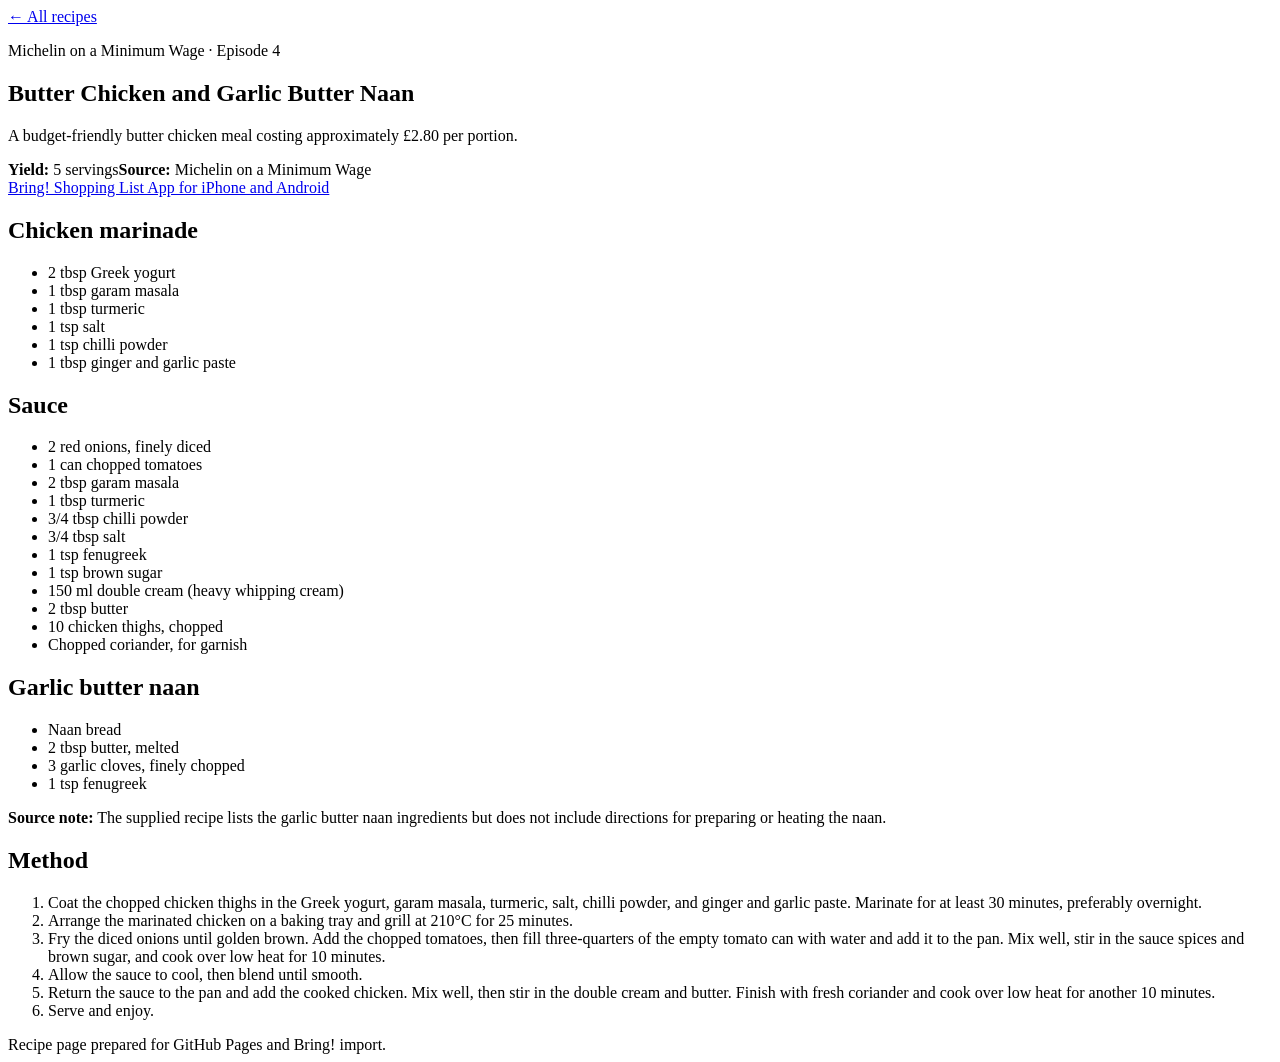
==== butter-chicken-and-garlic-butter-naan.html @ 87514a38 "Add files via upload" ====
<!doctype html>
<html lang="en">
<head>
  <meta charset="utf-8">
  <meta name="viewport" content="width=device-width, initial-scale=1">
  <title>Butter Chicken and Garlic Butter Naan</title>
  <meta name="description" content="A budget-friendly butter chicken with garlic butter naan, serving five at approximately £2.80 per portion.">
  <link rel="stylesheet" href="../../assets/styles.css">
  <script type="application/ld+json">
{
  "@context": "https://schema.org",
  "@type": "Recipe",
  "name": "Butter Chicken and Garlic Butter Naan",
  "author": {
    "@type": "Organization",
    "name": "Michelin on a Minimum Wage"
  },
  "recipeYield": "5 servings",
  "description": "A budget-friendly butter chicken with garlic butter naan, serving five at approximately £2.80 per portion.",
  "recipeIngredient": [
    "2 tbsp Greek yogurt",
    "1 tbsp garam masala, for the marinade",
    "1 tbsp turmeric, for the marinade",
    "1 tsp salt, for the marinade",
    "1 tsp chilli powder, for the marinade",
    "1 tbsp ginger and garlic paste",
    "2 red onions, finely diced",
    "1 can chopped tomatoes",
    "2 tbsp garam masala, for the sauce",
    "1 tbsp turmeric, for the sauce",
    "3/4 tbsp chilli powder, for the sauce",
    "3/4 tbsp salt, for the sauce",
    "1 tsp fenugreek, for the sauce",
    "1 tsp brown sugar",
    "150 ml double cream (heavy whipping cream)",
    "2 tbsp butter, for the sauce",
    "10 chicken thighs, chopped",
    "Chopped coriander, for garnish",
    "Naan bread",
    "2 tbsp butter, melted, for the naan",
    "3 garlic cloves, finely chopped",
    "1 tsp fenugreek, for the naan"
  ],
  "recipeInstructions": [
    {
      "@type": "HowToStep",
      "position": 1,
      "text": "Coat the chopped chicken thighs in the Greek yogurt, garam masala, turmeric, salt, chilli powder, and ginger and garlic paste. Marinate for at least 30 minutes, preferably overnight."
    },
    {
      "@type": "HowToStep",
      "position": 2,
      "text": "Arrange the marinated chicken on a baking tray and grill at 210°C for 25 minutes."
    },
    {
      "@type": "HowToStep",
      "position": 3,
      "text": "Fry the diced onions until golden brown. Add the chopped tomatoes, then fill three-quarters of the empty tomato can with water and add it to the pan. Mix well, stir in the sauce spices and brown sugar, and cook over low heat for 10 minutes."
    },
    {
      "@type": "HowToStep",
      "position": 4,
      "text": "Allow the sauce to cool, then blend until smooth."
    },
    {
      "@type": "HowToStep",
      "position": 5,
      "text": "Return the sauce to the pan and add the cooked chicken. Mix well, then stir in the double cream and butter. Finish with fresh coriander and cook over low heat for another 10 minutes."
    },
    {
      "@type": "HowToStep",
      "position": 6,
      "text": "Serve and enjoy."
    }
  ]
}
  </script>
  <script async="async" src="//platform.getbring.com/widgets/import.js"></script>
</head>
<body>
  <main>
    <nav><a href="../../index.html">← All recipes</a></nav>
    <article class="card">
      <p class="eyebrow">Michelin on a Minimum Wage · Episode 4</p>
      <h1>Butter Chicken and Garlic Butter Naan</h1>
      <p>A budget-friendly butter chicken meal costing approximately £2.80 per portion.</p>
      <div class="meta"><span><strong>Yield:</strong> 5 servings</span><span><strong>Source:</strong> Michelin on a Minimum Wage</span></div>

      <div data-bring-import="" style="display:none"></div>
      <a href="https://www.getbring.com">Bring! Shopping List App for iPhone and Android</a>

      <h2>Chicken marinade</h2>
      <ul>
        <li>2 tbsp Greek yogurt</li>
        <li>1 tbsp garam masala</li>
        <li>1 tbsp turmeric</li>
        <li>1 tsp salt</li>
        <li>1 tsp chilli powder</li>
        <li>1 tbsp ginger and garlic paste</li>
      </ul>

      <h2>Sauce</h2>
      <ul>
        <li>2 red onions, finely diced</li>
        <li>1 can chopped tomatoes</li>
        <li>2 tbsp garam masala</li>
        <li>1 tbsp turmeric</li>
        <li>3/4 tbsp chilli powder</li>
        <li>3/4 tbsp salt</li>
        <li>1 tsp fenugreek</li>
        <li>1 tsp brown sugar</li>
        <li>150 ml double cream (heavy whipping cream)</li>
        <li>2 tbsp butter</li>
        <li>10 chicken thighs, chopped</li>
        <li>Chopped coriander, for garnish</li>
      </ul>

      <h2>Garlic butter naan</h2>
      <ul>
        <li>Naan bread</li>
        <li>2 tbsp butter, melted</li>
        <li>3 garlic cloves, finely chopped</li>
        <li>1 tsp fenugreek</li>
      </ul>
      <p class="section-note"><strong>Source note:</strong> The supplied recipe lists the garlic butter naan ingredients but does not include directions for preparing or heating the naan.</p>

      <h2>Method</h2>
      <ol>
        <li>Coat the chopped chicken thighs in the Greek yogurt, garam masala, turmeric, salt, chilli powder, and ginger and garlic paste. Marinate for at least 30 minutes, preferably overnight.</li>
        <li>Arrange the marinated chicken on a baking tray and grill at 210°C for 25 minutes.</li>
        <li>Fry the diced onions until golden brown. Add the chopped tomatoes, then fill three-quarters of the empty tomato can with water and add it to the pan. Mix well, stir in the sauce spices and brown sugar, and cook over low heat for 10 minutes.</li>
        <li>Allow the sauce to cool, then blend until smooth.</li>
        <li>Return the sauce to the pan and add the cooked chicken. Mix well, then stir in the double cream and butter. Finish with fresh coriander and cook over low heat for another 10 minutes.</li>
        <li>Serve and enjoy.</li>
      </ol>
    </article>
    <footer>Recipe page prepared for GitHub Pages and Bring! import.</footer>
  </main>
</body>
</html>
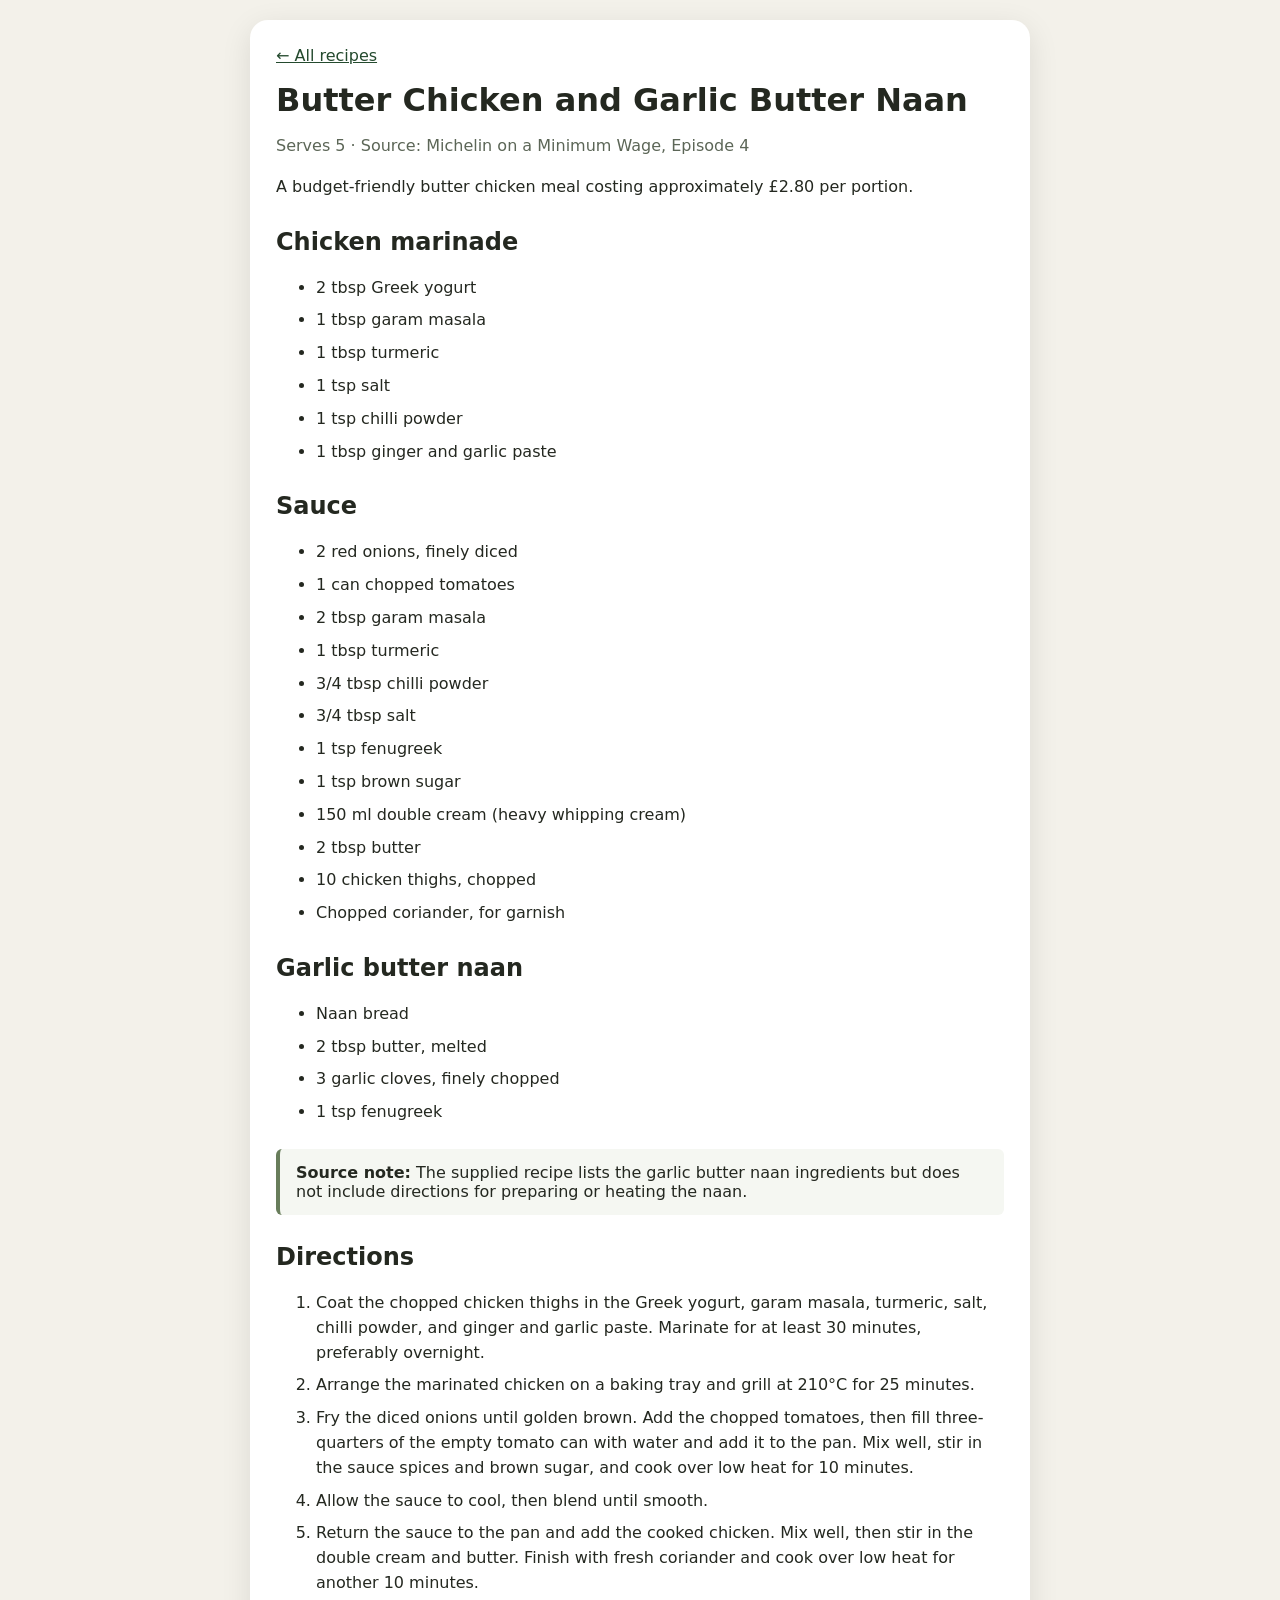
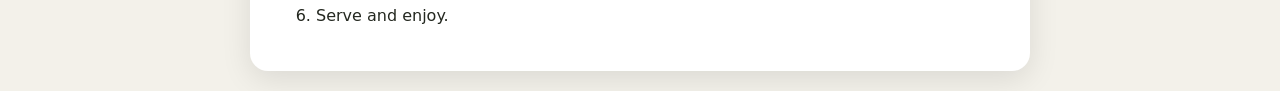
==== commit 9b26c9ba: "Add files via upload" ====
--- a/butter-chicken-and-garlic-butter-naan.html
+++ b/butter-chicken-and-garlic-butter-naan.html
@@ -5,18 +5,18 @@
   <meta name="viewport" content="width=device-width, initial-scale=1">
   <title>Butter Chicken and Garlic Butter Naan</title>
   <meta name="description" content="A budget-friendly butter chicken with garlic butter naan, serving five at approximately £2.80 per portion.">
-  <link rel="stylesheet" href="../../assets/styles.css">
+  <link rel="stylesheet" href="styles.css">
   <script type="application/ld+json">
 {
   "@context": "https://schema.org",
   "@type": "Recipe",
   "name": "Butter Chicken and Garlic Butter Naan",
+  "description": "A budget-friendly butter chicken with garlic butter naan, serving five at approximately £2.80 per portion.",
   "author": {
     "@type": "Organization",
     "name": "Michelin on a Minimum Wage"
   },
   "recipeYield": "5 servings",
-  "description": "A budget-friendly butter chicken with garlic butter naan, serving five at approximately £2.80 per portion.",
   "recipeIngredient": [
     "2 tbsp Greek yogurt",
     "1 tbsp garam masala, for the marinade",
@@ -75,66 +75,68 @@
   ]
 }
   </script>
-  <script async="async" src="//platform.getbring.com/widgets/import.js"></script>
+  <script async="async" src="https://platform.getbring.com/widgets/import.js"></script>
 </head>
 <body>
-  <main>
-    <nav><a href="../../index.html">← All recipes</a></nav>
-    <article class="card">
-      <p class="eyebrow">Michelin on a Minimum Wage · Episode 4</p>
-      <h1>Butter Chicken and Garlic Butter Naan</h1>
-      <p>A budget-friendly butter chicken meal costing approximately £2.80 per portion.</p>
-      <div class="meta"><span><strong>Yield:</strong> 5 servings</span><span><strong>Source:</strong> Michelin on a Minimum Wage</span></div>
+  <main class="card" itemscope itemtype="https://schema.org/Recipe">
+    <a class="back" href="index.html">← All recipes</a>
+    <h1 itemprop="name">Butter Chicken and Garlic Butter Naan</h1>
+    <p class="meta">
+      Serves <span itemprop="recipeYield">5</span>
+      · Source: <span itemprop="author">Michelin on a Minimum Wage, Episode 4</span>
+    </p>
+    <p itemprop="description">A budget-friendly butter chicken meal costing approximately £2.80 per portion.</p>
 
-      <div data-bring-import="" style="display:none"></div>
-      <a href="https://www.getbring.com">Bring! Shopping List App for iPhone and Android</a>
+    <h2>Chicken marinade</h2>
+    <ul>
+      <li>2 tbsp Greek yogurt</li>
+      <li>1 tbsp garam masala</li>
+      <li>1 tbsp turmeric</li>
+      <li>1 tsp salt</li>
+      <li>1 tsp chilli powder</li>
+      <li>1 tbsp ginger and garlic paste</li>
+    </ul>
 
-      <h2>Chicken marinade</h2>
-      <ul>
-        <li>2 tbsp Greek yogurt</li>
-        <li>1 tbsp garam masala</li>
-        <li>1 tbsp turmeric</li>
-        <li>1 tsp salt</li>
-        <li>1 tsp chilli powder</li>
-        <li>1 tbsp ginger and garlic paste</li>
-      </ul>
+    <h2>Sauce</h2>
+    <ul>
+      <li>2 red onions, finely diced</li>
+      <li>1 can chopped tomatoes</li>
+      <li>2 tbsp garam masala</li>
+      <li>1 tbsp turmeric</li>
+      <li>3/4 tbsp chilli powder</li>
+      <li>3/4 tbsp salt</li>
+      <li>1 tsp fenugreek</li>
+      <li>1 tsp brown sugar</li>
+      <li>150 ml double cream (heavy whipping cream)</li>
+      <li>2 tbsp butter</li>
+      <li>10 chicken thighs, chopped</li>
+      <li>Chopped coriander, for garnish</li>
+    </ul>
 
-      <h2>Sauce</h2>
-      <ul>
-        <li>2 red onions, finely diced</li>
-        <li>1 can chopped tomatoes</li>
-        <li>2 tbsp garam masala</li>
-        <li>1 tbsp turmeric</li>
-        <li>3/4 tbsp chilli powder</li>
-        <li>3/4 tbsp salt</li>
-        <li>1 tsp fenugreek</li>
-        <li>1 tsp brown sugar</li>
-        <li>150 ml double cream (heavy whipping cream)</li>
-        <li>2 tbsp butter</li>
-        <li>10 chicken thighs, chopped</li>
-        <li>Chopped coriander, for garnish</li>
-      </ul>
+    <h2>Garlic butter naan</h2>
+    <ul>
+      <li>Naan bread</li>
+      <li>2 tbsp butter, melted</li>
+      <li>3 garlic cloves, finely chopped</li>
+      <li>1 tsp fenugreek</li>
+    </ul>
 
-      <h2>Garlic butter naan</h2>
-      <ul>
-        <li>Naan bread</li>
-        <li>2 tbsp butter, melted</li>
-        <li>3 garlic cloves, finely chopped</li>
-        <li>1 tsp fenugreek</li>
-      </ul>
-      <p class="section-note"><strong>Source note:</strong> The supplied recipe lists the garlic butter naan ingredients but does not include directions for preparing or heating the naan.</p>
+    <aside class="note">
+      <strong>Source note:</strong>
+      The supplied recipe lists the garlic butter naan ingredients but does not include directions for preparing or heating the naan.
+    </aside>
 
-      <h2>Method</h2>
-      <ol>
-        <li>Coat the chopped chicken thighs in the Greek yogurt, garam masala, turmeric, salt, chilli powder, and ginger and garlic paste. Marinate for at least 30 minutes, preferably overnight.</li>
-        <li>Arrange the marinated chicken on a baking tray and grill at 210°C for 25 minutes.</li>
-        <li>Fry the diced onions until golden brown. Add the chopped tomatoes, then fill three-quarters of the empty tomato can with water and add it to the pan. Mix well, stir in the sauce spices and brown sugar, and cook over low heat for 10 minutes.</li>
-        <li>Allow the sauce to cool, then blend until smooth.</li>
-        <li>Return the sauce to the pan and add the cooked chicken. Mix well, then stir in the double cream and butter. Finish with fresh coriander and cook over low heat for another 10 minutes.</li>
-        <li>Serve and enjoy.</li>
-      </ol>
-    </article>
-    <footer>Recipe page prepared for GitHub Pages and Bring! import.</footer>
+    <h2>Directions</h2>
+    <ol>
+      <li>Coat the chopped chicken thighs in the Greek yogurt, garam masala, turmeric, salt, chilli powder, and ginger and garlic paste. Marinate for at least 30 minutes, preferably overnight.</li>
+      <li>Arrange the marinated chicken on a baking tray and grill at 210°C for 25 minutes.</li>
+      <li>Fry the diced onions until golden brown. Add the chopped tomatoes, then fill three-quarters of the empty tomato can with water and add it to the pan. Mix well, stir in the sauce spices and brown sugar, and cook over low heat for 10 minutes.</li>
+      <li>Allow the sauce to cool, then blend until smooth.</li>
+      <li>Return the sauce to the pan and add the cooked chicken. Mix well, then stir in the double cream and butter. Finish with fresh coriander and cook over low heat for another 10 minutes.</li>
+      <li>Serve and enjoy.</li>
+    </ol>
+
+    <div data-bring-import="" style="display:none"></div>
   </main>
 </body>
 </html>
--- a/styles.css
+++ b/styles.css
@@ -0,0 +1,30 @@
+:root {
+  color-scheme: light;
+  font-family: system-ui, -apple-system, BlinkMacSystemFont, "Segoe UI", sans-serif;
+  background: #f3f1ea;
+  color: #242820;
+}
+* { box-sizing: border-box; }
+body { margin: 0; padding: 20px 12px; }
+.card {
+  max-width: 780px;
+  margin: 0 auto;
+  padding: 26px;
+  background: white;
+  border-radius: 18px;
+  box-shadow: 0 8px 30px rgba(0,0,0,.10);
+}
+h1 { margin: 0 0 8px; line-height: 1.1; }
+h2 { margin-top: 28px; }
+p, li { line-height: 1.55; }
+li { margin: 8px 0; }
+.meta { color: #5c6657; }
+.note {
+  margin-top: 24px;
+  padding: 14px 16px;
+  border-left: 4px solid #687d5b;
+  background: #f5f7f2;
+  border-radius: 6px;
+}
+a { color: #244a2e; }
+.back { display: inline-block; margin-bottom: 18px; }
